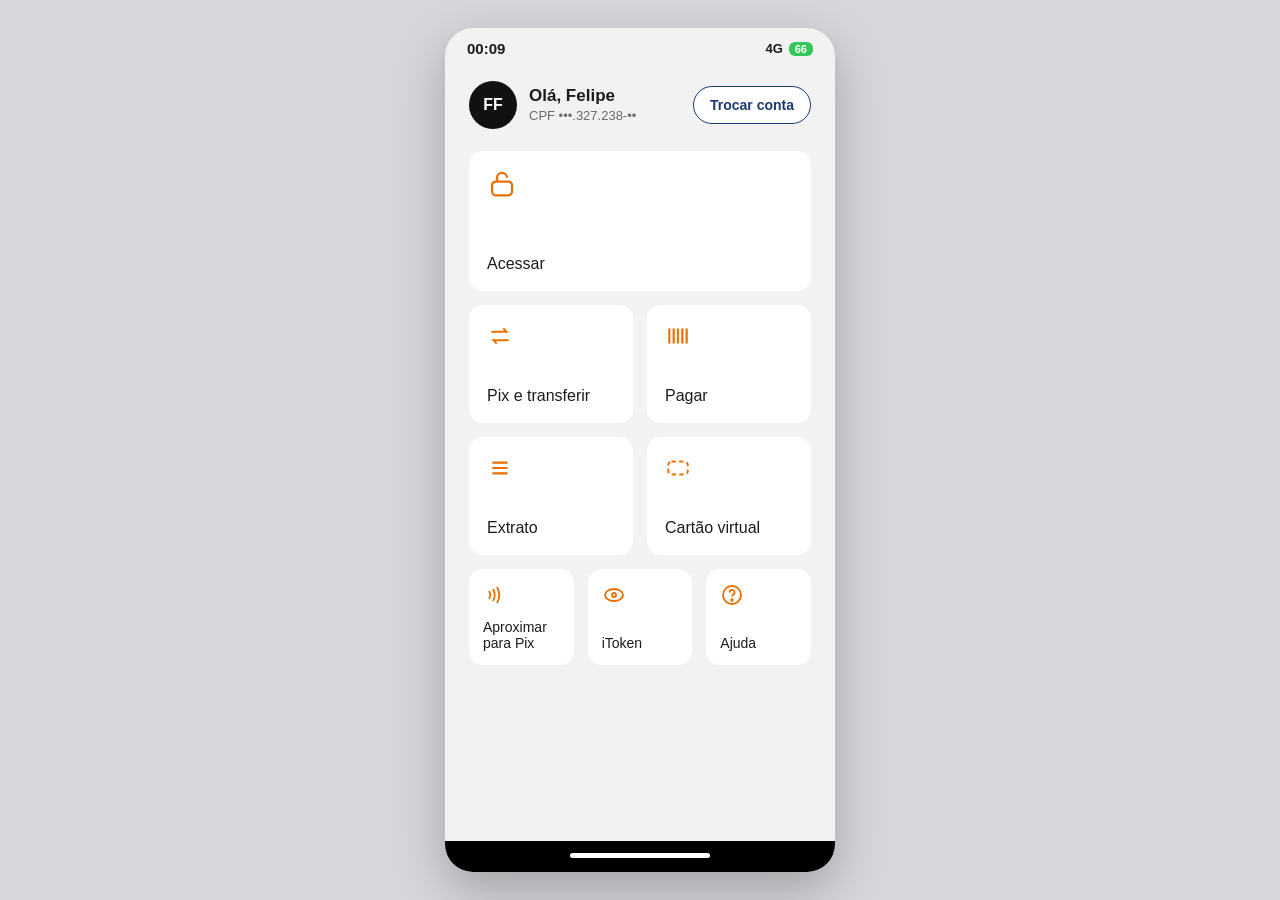
==== MVP/acessar.html @ f3bcbc8b "Adição das Demais Páginas" ====
<!DOCTYPE html>
<html lang="pt-BR">
<head>
<meta charset="utf-8" />
<meta name="viewport" content="width=device-width, initial-scale=1, viewport-fit=cover" />
<title>itaú · Acessar</title>
<link rel="stylesheet" href="styles.css" />
</head>
<body>
<div class="phone fundo-cinza">
  <div class="status">
    <span data-relogio>14:46</span>
    <span class="direita">4G <span class="bateria">66</span></span>
  </div>

  <div class="conteudo fundo-cinza">
    <div class="perfil-topo">
      <div class="avatar" data-ir="perfil.html">FF</div>
      <div class="nomes">
        <strong>Olá, Felipe</strong>
        <span>CPF •••.327.238-••</span>
      </div>
      <button class="botao-contorno" onclick="alert('Troca de conta indisponível no protótipo.')">Trocar conta</button>
    </div>

    <div class="blocos">
      <button class="bloco largo" data-ir="home.html">
        <span class="icone-laranja"><svg width="30" height="30" viewBox="0 0 24 24" fill="none" stroke="currentColor" stroke-width="1.8"><rect x="4" y="10" width="16" height="11" rx="3"/><path d="M8 10V7a4 4 0 0 1 8 0"/></svg></span>
        <span>Acessar</span>
      </button>

      <button class="bloco" data-ir="pix.html">
        <span class="icone-laranja"><svg width="26" height="26" viewBox="0 0 24 24" fill="none" stroke="currentColor" stroke-width="1.8"><path d="M4 8h14l-3-3M20 16H6l3 3"/></svg></span>
        <span>Pix e transferir</span>
      </button>
      <button class="bloco" onclick="alert('Pagar indisponível no protótipo.')">
        <span class="icone-laranja"><svg width="26" height="26" viewBox="0 0 24 24" fill="none" stroke="currentColor" stroke-width="2"><path d="M4 5v14M8 5v14M12 5v14M16 5v14M20 5v14"/></svg></span>
        <span>Pagar</span>
      </button>
      <button class="bloco" onclick="alert('Extrato indisponível no protótipo.')">
        <span class="icone-laranja"><svg width="26" height="26" viewBox="0 0 24 24" fill="none" stroke="currentColor" stroke-width="2"><path d="M5 7h14M5 12h14M5 17h14"/></svg></span>
        <span>Extrato</span>
      </button>
      <button class="bloco" onclick="alert('Cartão virtual indisponível no protótipo.')">
        <span class="icone-laranja"><svg width="26" height="26" viewBox="0 0 24 24" fill="none" stroke="currentColor" stroke-width="1.8" stroke-dasharray="4 3"><rect x="3" y="6" width="18" height="12" rx="3"/></svg></span>
        <span>Cartão virtual</span>
      </button>
    </div>

    <div class="blocos tres">
      <button class="bloco" onclick="alert('Aproximar para Pix indisponível no protótipo.')">
        <span class="icone-laranja"><svg width="24" height="24" viewBox="0 0 24 24" fill="none" stroke="currentColor" stroke-width="1.8"><path d="M6 8a8 8 0 0 1 0 8M10 6a12 12 0 0 1 0 12M14 4a16 16 0 0 1 0 16"/></svg></span>
        <span>Aproximar para Pix</span>
      </button>
      <button class="bloco" onclick="alert('iToken indisponível no protótipo.')">
        <span class="icone-laranja"><svg width="24" height="24" viewBox="0 0 24 24" fill="none" stroke="currentColor" stroke-width="1.8"><ellipse cx="12" cy="12" rx="9" ry="6"/><circle cx="12" cy="12" r="2"/></svg></span>
        <span>iToken</span>
      </button>
      <button class="bloco" onclick="alert('Ajuda indisponível no protótipo.')">
        <span class="icone-laranja"><svg width="24" height="24" viewBox="0 0 24 24" fill="none" stroke="currentColor" stroke-width="1.8"><circle cx="12" cy="12" r="9"/><path d="M9.5 9.5a2.5 2.5 0 1 1 3.4 2.3c-.6.3-.9.8-.9 1.5v.2"/><circle cx="12" cy="17" r=".8" fill="currentColor"/></svg></span>
        <span>Ajuda</span>
      </button>
    </div>
  </div>

  <div class="barra-nav"><span class="traço"></span></div>
</div>

<script src="app.js"></script>
</body>
</html>
---- MVP/styles.css ----
:root {
  --laranja: #ec7000;
  --laranja-escuro: #d96500;
  --azul: #1c3a6e;
  --texto: #1c1c1c;
  --cinza: #6b6b6b;
  --cinza-claro: #e6e6e6;
  --cinza-fundo: #f2f2f2;
}

* { box-sizing: border-box; -webkit-tap-highlight-color: transparent; }

html, body {
  margin: 0;
  padding: 0;
  height: 100%;
  font-family: "Inter", -apple-system, BlinkMacSystemFont, "Segoe UI", Roboto, Helvetica, Arial, sans-serif;
  color: var(--texto);
  background: #d5d7da;
}

body {
  display: flex;
  align-items: center;
  justify-content: center;
}

.phone {
  position: relative;
  width: 390px;
  height: 844px;
  max-height: 100vh;
  background: #fff;
  overflow: hidden;
  display: flex;
  flex-direction: column;
  border-radius: 28px;
  box-shadow: 0 18px 50px rgba(0, 0, 0, 0.25);
}

@media (max-width: 430px) {
  body { background: #fff; }
  .phone { width: 100%; height: 100dvh; border-radius: 0; box-shadow: none; }
}

/* status bar */
.status {
  display: flex;
  align-items: center;
  justify-content: space-between;
  padding: 12px 22px 2px;
  font-size: 15px;
  font-weight: 600;
  flex: 0 0 auto;
}
.status .direita { display: flex; align-items: center; gap: 6px; font-size: 13px; }
.bateria {
  background: #34c759;
  color: #fff;
  border-radius: 6px;
  padding: 1px 6px;
  font-size: 11px;
  font-weight: 700;
}

.conteudo {
  flex: 1 1 auto;
  overflow-y: auto;
  padding: 8px 24px 24px;
  display: flex;
  flex-direction: column;
}

.topo {
  display: flex;
  align-items: center;
  justify-content: space-between;
  padding: 6px 0 18px;
}

.voltar {
  border: none;
  background: none;
  padding: 0;
  font-size: 26px;
  line-height: 1;
  color: var(--texto);
  cursor: pointer;
}

.olho { border: none; background: none; cursor: pointer; font-size: 20px; color: var(--texto); }

h1 {
  font-size: 26px;
  line-height: 1.25;
  font-weight: 700;
  margin: 0 0 28px;
  letter-spacing: -0.3px;
}

.rotulo { font-size: 15px; color: var(--cinza); margin-bottom: 4px; }

.campo {
  width: 100%;
  border: 1px solid var(--cinza-claro);
  background: var(--cinza-fundo);
  border-radius: 10px;
  padding: 16px;
  font-size: 16px;
  font-family: inherit;
  outline: none;
}
.campo:focus { border-color: var(--laranja); background: #fff; }

.lista-item {
  display: flex;
  align-items: center;
  gap: 16px;
  padding: 18px 0;
  background: none;
  border: none;
  border-bottom: 1px solid var(--cinza-claro);
  width: 100%;
  text-align: left;
  font-family: inherit;
  font-size: 16px;
  color: var(--texto);
  cursor: pointer;
}
.lista-item:first-of-type { border-top: 1px solid var(--cinza-claro); }
.lista-item .icone {
  width: 40px; height: 40px; border-radius: 50%;
  background: var(--cinza-fundo);
  display: flex; align-items: center; justify-content: center;
  font-size: 18px; flex: 0 0 auto;
}
.lista-item .icone.itau { background: #14315c; color: #fff; font-size: 12px; font-weight: 700; }
.lista-item .texto { flex: 1 1 auto; }
.lista-item .texto strong { display: block; font-weight: 600; font-size: 16px; }
.lista-item .texto span { display: block; font-size: 14px; color: var(--cinza); margin-top: 2px; }
.lista-item .seta { color: var(--cinza); font-size: 18px; }

.dado { padding: 16px 0; border-bottom: 1px solid var(--cinza-claro); }
.dado dt { font-size: 15px; font-weight: 700; margin: 0 0 4px; }
.dado dd { margin: 0; font-size: 16px; color: #333; }

.linha-toggle {
  display: flex; align-items: center; justify-content: space-between;
  padding: 20px 0;
}

.switch { position: relative; width: 52px; height: 30px; flex: 0 0 auto; }
.switch input { opacity: 0; width: 0; height: 0; }
.switch .trilho {
  position: absolute; inset: 0; background: var(--cinza-claro);
  border-radius: 999px; transition: background .2s; cursor: pointer;
}
.switch .trilho::after {
  content: ""; position: absolute; top: 3px; left: 3px;
  width: 24px; height: 24px; border-radius: 50%; background: #1c1c1c;
  transition: transform .2s;
}
.switch input:checked + .trilho { background: #ffd3ab; }
.switch input:checked + .trilho::after { transform: translateX(22px); background: var(--laranja); }

.espaco { flex: 1 1 auto; }

.botao {
  width: 100%;
  border: none;
  border-radius: 999px;
  background: var(--laranja);
  color: #fff;
  font-size: 17px;
  font-weight: 700;
  font-family: inherit;
  padding: 18px 24px;
  display: flex;
  align-items: center;
  justify-content: center;
  gap: 8px;
  cursor: pointer;
}
.botao:active { background: var(--laranja-escuro); }
.botao .seta { position: absolute; right: 28px; }
.botao-wrap { position: relative; display: flex; }
.botao:disabled, .botao.desabilitado {
  background: var(--cinza-claro);
  color: #9a9a9a;
  cursor: not-allowed;
}
.botao.secundario {
  background: #fff;
  color: var(--azul);
  border: 1.5px solid var(--azul);
}

.valor-campo {
  display: flex; align-items: baseline; gap: 8px;
  border-bottom: 2px solid var(--laranja);
  padding-bottom: 10px;
}
.valor-campo .moeda { font-size: 22px; }
.valor-campo .numero { font-size: 26px; font-weight: 500; }

.saldo { display: flex; align-items: center; justify-content: space-between; margin-top: 16px; font-size: 15px; }

.pontos { display: flex; align-items: center; justify-content: center; gap: 18px; margin: 42px 0; }
.ponto { width: 16px; height: 16px; border-radius: 50%; border: 1.5px solid #9a9a9a; }
.ponto.cheio { background: var(--laranja); border-color: var(--laranja); }

.link {
  display: block; text-align: center; color: var(--azul);
  font-weight: 600; text-decoration: underline; margin: 12px 0 28px;
  background: none; border: none; font-family: inherit; font-size: 16px; cursor: pointer; width: 100%;
}

.teclado {
  display: grid; grid-template-columns: repeat(3, 1fr);
  gap: 8px; background: #d1d3d9; padding: 8px 6px 20px;
  flex: 0 0 auto;
}
.tecla {
  background: #fff; border: none; border-radius: 6px;
  padding: 10px 0 6px; font-size: 24px; font-family: inherit;
  cursor: pointer; box-shadow: 0 1px 0 rgba(0,0,0,.3);
}
.tecla small { display: block; font-size: 10px; letter-spacing: 2px; color: #333; }
.tecla.vazia { background: transparent; box-shadow: none; cursor: default; }
.tecla:active { background: #e3e3e3; }

.cards { display: flex; gap: 12px; margin-bottom: 28px; }
.card {
  flex: 1 1 0; background: var(--cinza-fundo); border: none; border-radius: 12px;
  padding: 16px 12px; text-align: left; font-family: inherit; cursor: pointer;
  display: flex; flex-direction: column; gap: 10px; min-height: 108px;
}
.card .simbolo { font-size: 20px; color: var(--laranja); }
.card .titulo { font-size: 14px; color: var(--cinza); }
.card .valor { font-size: 15px; font-weight: 700; }

.resumo { display: flex; align-items: center; justify-content: space-between; padding: 18px 0; border-bottom: 1px solid var(--cinza-claro); }
.resumo .chave { font-size: 15px; color: var(--cinza); }
.resumo .conteudo-valor { font-size: 16px; font-weight: 600; display: flex; align-items: center; gap: 8px; }

/* bottom sheet */
.overlay {
  position: absolute; inset: 0; background: rgba(0, 0, 0, 0.45);
  display: none; align-items: flex-end; z-index: 10;
}
.overlay.aberto { display: flex; }
.sheet {
  background: #fff; width: 100%; border-radius: 18px 18px 0 0;
  padding: 26px 24px 32px; animation: sobe .25s ease-out;
}
@keyframes sobe { from { transform: translateY(100%); } to { transform: translateY(0); } }
.sheet-topo { display: flex; align-items: flex-start; justify-content: space-between; }
.sheet h2 { font-size: 20px; margin: 0 0 16px; }
.sheet p { font-size: 16px; line-height: 1.5; margin: 0 0 26px; }
.sheet .fechar { border: none; background: none; font-size: 22px; cursor: pointer; line-height: 1; }
.sheet .botao + .botao { margin-top: 12px; }

.barra-nav {
  flex: 0 0 auto; background: #000; display: flex; align-items: center;
  justify-content: center; padding: 12px 0 14px;
}
.barra-nav .traço { width: 140px; height: 5px; border-radius: 3px; background: #fff; }

.sucesso { text-align: center; padding-top: 24px; }
.sucesso .circulo {
  width: 78px; height: 78px; border-radius: 50%; background: var(--laranja);
  color: #fff; font-size: 38px; display: flex; align-items: center; justify-content: center;
  margin: 0 auto 22px;
}
.sucesso h1 { margin-bottom: 8px; }
.sucesso .subtitulo { color: var(--cinza); font-size: 15px; margin-bottom: 26px; }

/* ---------- loading ---------- */
.carregando {
  position: absolute; inset: 0; background: rgba(255, 255, 255, 0.85);
  display: flex; align-items: center; justify-content: center;
  opacity: 0; transition: opacity .15s ease-in; z-index: 40; pointer-events: none;
}
.carregando.visivel { opacity: 1; pointer-events: all; }
.giro {
  width: 54px; height: 54px; border-radius: 50%;
  border: 5px solid #ffe7d3; border-top-color: var(--laranja);
  animation: girar .8s linear infinite;
}
@keyframes girar { to { transform: rotate(360deg); } }

/* ---------- splash ---------- */
.phone.splash { background: #4a1d02; }
.splash .conteudo { align-items: center; justify-content: center; }
.splash .status { color: #fff; }
.marca {
  width: 92px; height: 92px; border-radius: 22px; background: #0a1f45;
  display: flex; align-items: center; justify-content: center;
  color: #6c7a94; font-size: 26px; font-weight: 700; letter-spacing: -1px;
}

/* ---------- acessar ---------- */
.fundo-cinza { background: #f2f2f2; }
.perfil-topo { display: flex; align-items: center; gap: 12px; padding: 14px 0 22px; }
.avatar {
  width: 48px; height: 48px; border-radius: 50%; background: #111;
  color: #fff; display: flex; align-items: center; justify-content: center;
  font-weight: 700; flex: 0 0 auto; cursor: pointer;
}
.avatar.pequeno { width: 38px; height: 38px; font-size: 13px; background: #fff; color: #333; }
.perfil-topo .nomes { flex: 1 1 auto; }
.perfil-topo .nomes strong { display: block; font-size: 17px; }
.perfil-topo .nomes span { font-size: 13px; color: var(--cinza); }
.botao-contorno {
  border: 1.5px solid var(--azul); color: var(--azul); background: #fff;
  border-radius: 999px; padding: 10px 16px; font-family: inherit; font-weight: 700;
  font-size: 14px; cursor: pointer;
}

.blocos { display: grid; grid-template-columns: 1fr 1fr; gap: 14px; }
.bloco {
  background: #fff; border: none; border-radius: 14px; padding: 18px;
  min-height: 118px; display: flex; flex-direction: column; justify-content: space-between;
  font-family: inherit; font-size: 16px; text-align: left; cursor: pointer; color: var(--texto);
}
.bloco.largo { grid-column: 1 / -1; min-height: 140px; }
.bloco .icone-laranja { color: var(--laranja); }
.blocos.tres { grid-template-columns: repeat(3, 1fr); margin-top: 14px; }
.blocos.tres .bloco { min-height: 96px; font-size: 14px; padding: 14px; }

/* ---------- home ---------- */
.cabecalho-laranja {
  background: var(--laranja); color: #fff; display: flex; align-items: center;
  gap: 12px; padding: 6px 18px 18px;
}
.cabecalho-laranja .nivel {
  background: rgba(255,255,255,.2); border-radius: 999px; padding: 6px 12px;
  font-size: 13px; font-weight: 600; display: flex; align-items: center; gap: 6px;
}
.cabecalho-laranja .acoes { margin-left: auto; display: flex; gap: 16px; }
.cabecalho-laranja button { background: none; border: none; color: #fff; cursor: pointer; padding: 0; }

.painel {
  background: #f2f2f2; border-radius: 16px 16px 0 0; margin-top: -10px;
  padding: 18px; flex: 1 1 auto; overflow-y: auto;
}
.painel h2 { font-size: 20px; margin: 0 0 16px; display: flex; justify-content: space-between; align-items: center; }

.atalhos { display: flex; gap: 12px; overflow-x: auto; padding-bottom: 6px; }
.atalho {
  background: #fff; border: none; border-radius: 14px; min-width: 88px; height: 92px;
  display: flex; flex-direction: column; align-items: center; justify-content: center; gap: 10px;
  font-family: inherit; font-size: 12px; cursor: pointer; color: var(--texto); padding: 8px;
  text-align: center;
}

.cartao {
  background: #fff; border-radius: 14px; padding: 18px; margin-top: 16px;
}
.cartao .linha { display: flex; align-items: center; justify-content: space-between; }
.cartao .rotulo-pequeno { font-size: 14px; color: var(--cinza); margin-top: 14px; }
.cartao .saldo-valor { font-size: 24px; font-weight: 600; }
.cartao hr { border: none; border-top: 1px solid var(--cinza-claro); margin: 16px 0; }

.tab-bar {
  flex: 0 0 auto; background: #fff; border-top: 1px solid var(--cinza-claro);
  display: flex; align-items: stretch;
}
.tab-bar button {
  flex: 1 1 0; background: none; border: none; font-family: inherit; font-size: 11px;
  color: #333; display: flex; flex-direction: column; align-items: center; gap: 6px;
  padding: 10px 0; cursor: pointer;
}
.tab-bar button.ativo { background: #14315c; color: #fff; }

/* ---------- perfil / segurança ---------- */
.secao-titulo { font-size: 21px; font-weight: 700; margin: 26px 0 14px; }
.caixa { background: var(--cinza-fundo); border-radius: 14px; padding: 20px; }
.caixa.contorno { background: #fff; border: 1px solid var(--cinza-claro); }
.progresso { display: flex; align-items: center; gap: 18px; }
.anel { position: relative; width: 74px; height: 74px; flex: 0 0 auto; }
.anel span {
  position: absolute; inset: 0; display: flex; align-items: center; justify-content: center;
  font-size: 15px; font-weight: 600;
}

.linha-item {
  display: flex; align-items: center; gap: 14px; padding: 16px 0;
  border-bottom: 1px solid var(--cinza-claro); width: 100%;
  background: none; border-left: none; border-right: none; border-top: none;
  font-family: inherit; text-align: left; cursor: pointer; color: var(--texto); font-size: 16px;
}
.linha-item:last-child { border-bottom: none; }
.linha-item .seta { color: var(--cinza); font-size: 18px; }
.linha-item svg { flex: 0 0 auto; }
.conteudo-item { flex: 1 1 auto; }
.conteudo-item strong { display: block; font-weight: 600; }
.conteudo-item > span { display: block; font-size: 14px; color: var(--cinza); margin-top: 2px; }
.marca-ok { width: 22px; height: 22px; border-radius: 50%; background: #0a7b3e; color: #fff; display: flex; align-items: center; justify-content: center; font-size: 13px; flex: 0 0 auto; }
.marca-erro { width: 22px; height: 22px; border-radius: 50%; background: #d62222; color: #fff; display: flex; align-items: center; justify-content: center; font-size: 13px; flex: 0 0 auto; }

.notas { display: flex; justify-content: space-between; margin: 20px 0 8px; }
.nota {
  background: none; border: none; font-family: inherit; font-size: 12px; cursor: pointer;
  display: flex; flex-direction: column; align-items: center; gap: 6px; width: 62px; color: var(--texto);
}
.nota .rosto { font-size: 26px; line-height: 1; display: block; transition: transform .15s ease; }
.nota.escolhida { font-weight: 700; }
.nota.escolhida .rosto { transform: scale(1.18); }

.comentario { width: 100%; border: none; border-bottom: 1px solid var(--cinza-claro); padding: 14px 0; font-family: inherit; font-size: 15px; outline: none; }
.contador { text-align: right; font-size: 13px; color: var(--cinza); margin-top: 6px; }

.rodape { font-size: 13px; color: #555; line-height: 1.5; margin: 26px 0; }

.barra-fixa {
  flex: 0 0 auto; border-top: 1px solid var(--cinza-claro); padding: 14px 24px;
  background: #fff;
}
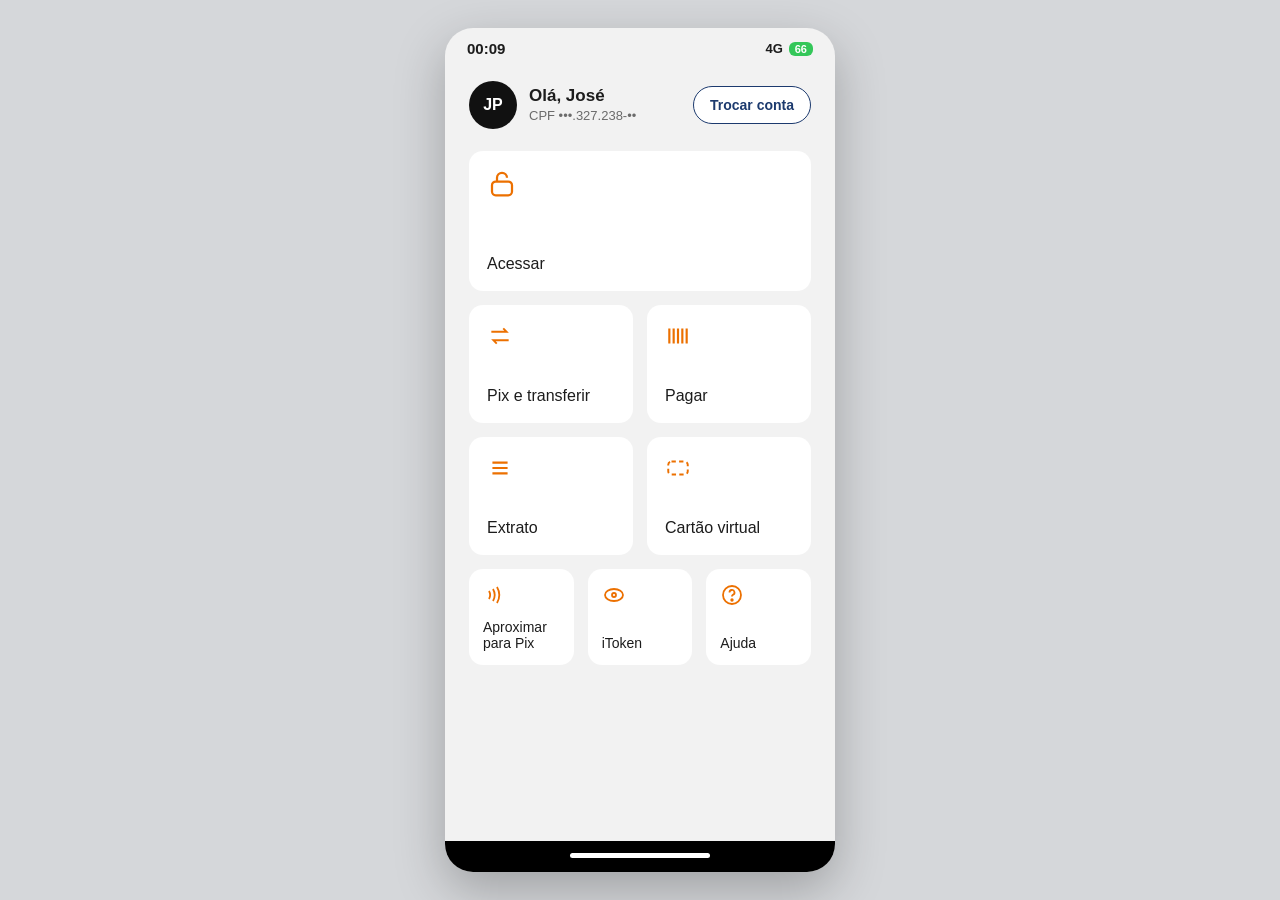
==== commit cce2d594: "Modo Demo com Perguntas e Feedback Mockados - TRIAGEM_MODO_DEMO=1: 3 perguntas fixas (dados/pergunta" ====
--- a/MVP/acessar.html
+++ b/MVP/acessar.html
@@ -15,9 +15,9 @@
 
   <div class="conteudo fundo-cinza">
     <div class="perfil-topo">
-      <div class="avatar" data-ir="perfil.html">FF</div>
+      <div class="avatar" data-ir="perfil.html">JP</div>
       <div class="nomes">
-        <strong>Olá, Felipe</strong>
+        <strong>Olá, José</strong>
         <span>CPF •••.327.238-••</span>
       </div>
       <button class="botao-contorno" onclick="alert('Troca de conta indisponível no protótipo.')">Trocar conta</button>
--- a/MVP/styles.css
+++ b/MVP/styles.css
@@ -417,3 +417,116 @@
   flex: 0 0 auto; border-top: 1px solid var(--cinza-claro); padding: 14px 24px;
   background: #fff;
 }
+
+/* ---------- chatbot espera.ai ---------- */
+.chat-topo {
+  display: flex; align-items: center; justify-content: space-between;
+  padding: 10px 22px 6px; flex: 0 0 auto;
+}
+.ia-marca { display: flex; align-items: center; gap: 6px; font-size: 17px; color: var(--laranja); }
+.ia-marca strong { color: var(--laranja); font-weight: 700; }
+.chat-acoes { display: flex; align-items: center; gap: 8px; }
+.chat-topo .fechar {
+  border: none; background: var(--cinza-fundo); border-radius: 50%; width: 32px; height: 32px;
+  font-size: 15px; cursor: pointer; color: #333;
+}
+
+.conteudo.chat { padding: 10px 22px 8px; gap: 18px; }
+
+.msg-bot { max-width: 100%; }
+.msg-bot .faisca { display: block; margin-bottom: 8px; }
+.msg-bot > strong { display: block; font-size: 17px; margin-bottom: 6px; }
+.msg-bot p { margin: 0; font-size: 15px; line-height: 1.55; color: #444; }
+.msg-bot.digitando { display: flex; gap: 6px; align-items: center; padding: 6px 0; }
+.msg-bot.digitando .ponto {
+  width: 8px; height: 8px; border-radius: 50%; background: #d9a06a;
+  animation: pulsar 1s infinite ease-in-out;
+}
+.msg-bot.digitando .ponto:nth-child(2) { animation-delay: .15s; }
+.msg-bot.digitando .ponto:nth-child(3) { animation-delay: .3s; }
+@keyframes pulsar { 0%, 100% { opacity: .3; } 50% { opacity: 1; } }
+
+.msg-usuario { display: flex; flex-direction: column; align-items: flex-end; gap: 4px; }
+.msg-usuario .bolha {
+  background: var(--cinza-fundo); border: 1px solid #e3e3e3; border-radius: 16px;
+  padding: 12px 16px; font-size: 15px; max-width: 80%;
+}
+.msg-usuario .hora { font-size: 12px; color: var(--cinza); }
+.msg-usuario .checks { color: #34a4e0; }
+
+.chat-opcoes { flex: 0 0 auto; display: flex; flex-direction: column; gap: 8px; padding: 4px 22px 10px; }
+.chip {
+  border: 1px solid var(--laranja); background: #fff; color: var(--laranja);
+  border-radius: 24px; padding: 12px 18px; font-family: inherit; font-size: 15px;
+  cursor: pointer; text-align: center;
+}
+.chip:active { background: #fff3e7; }
+.chip.destaque { background: var(--laranja); color: #fff; }
+
+/* base do chat: opções e aviso, com degradê laranja → branco subindo do rodapé */
+.chat-base {
+  flex: 0 0 auto; display: flex; flex-direction: column;
+  padding-top: 18px;
+  background: linear-gradient(to top, #ffc79a 0%, #ffe6d2 38%, rgba(255, 255, 255, 0) 100%);
+}
+.chat-rodape { flex: 0 0 auto; padding: 4px 22px 10px; }
+.chat-aviso { font-size: 11px; color: var(--cinza); text-align: center; margin: 8px 0 0; }
+
+/* botão de som (alerta e avaliação) */
+.som {
+  display: inline-flex; align-items: center; justify-content: center;
+  width: 32px; height: 32px; border-radius: 50%; border: none; cursor: pointer;
+  background: var(--cinza-fundo); color: #555; padding: 0;
+}
+.som.ativo { background: var(--laranja); color: #fff; }
+
+/* ---------- página de alerta (alerta.html) ---------- */
+.conteudo.alerta { padding: 4px 24px 20px; }
+.conteudo.alerta .botao { padding: 16px 24px; }
+.alerta-topo { display: flex; align-items: center; justify-content: space-between; padding: 4px 0 6px; }
+.alerta-topo .fechar {
+  border: none; background: none; font-size: 22px; line-height: 1; cursor: pointer; color: var(--texto); padding: 4px;
+}
+.info-icone {
+  display: inline-flex; align-items: center; justify-content: center;
+  width: 48px; height: 48px; border-radius: 50%; background: var(--cinza-fundo); color: #7a7a7a;
+  margin-bottom: 14px;
+}
+.conteudo.alerta h1 { font-size: 24px; margin-bottom: 10px; }
+.alerta-sub { font-size: 15px; line-height: 1.5; color: #444; margin: 0 0 18px; }
+.atente { background: var(--cinza-fundo); border-radius: 14px; padding: 14px; }
+.atente strong { display: block; font-size: 14px; margin-bottom: 10px; }
+.atente ul { list-style: none; margin: 0; padding: 0; display: flex; flex-direction: column; gap: 8px; }
+.atente li {
+  display: flex; align-items: flex-start; gap: 10px;
+  background: #fff; border-radius: 10px; padding: 10px 12px; font-size: 14px; line-height: 1.45; color: #444;
+}
+.atente li svg { flex: 0 0 auto; color: #8a8a8a; margin-top: 2px; }
+.alerta-nota { font-size: 13px; line-height: 1.5; color: var(--cinza); margin: 14px 0 16px; }
+.ia-marca-inline { display: inline-flex; align-items: center; gap: 3px; color: var(--laranja); font-weight: 600; vertical-align: -1px; }
+
+/* ---------- triagem (avaliação com a API) ---------- */
+.chat-opcoes { max-height: 360px; overflow-y: auto; }
+.chip:disabled { opacity: .5; cursor: default; }
+.msg-bot .progresso { display: block; font-size: 12px; font-weight: 600; color: var(--laranja); letter-spacing: .02em; margin-bottom: 4px; }
+.msg-bot .didatica {
+  background: #fff6ee; border-left: 3px solid var(--laranja); border-radius: 8px;
+  padding: 10px 12px; margin-bottom: 10px !important; font-size: 14px !important;
+}
+.msg-bot .pergunta { font-weight: 600; color: var(--texto) !important; }
+.msg-bot p + p { margin-top: 8px; }
+.msg-bot.seguranca > strong { color: #d62222; }
+a.chip { text-decoration: none; display: block; }
+
+/* ---------- texto final em tópicos (modo demo) ---------- */
+.topicos { list-style: none; margin: 4px 0 0; padding: 0; display: flex; flex-direction: column; gap: 10px; }
+.topico { display: flex; align-items: flex-start; gap: 10px; font-size: 15px; line-height: 1.5; color: #444; }
+.topico .marcador { flex: 0 0 auto; width: 10px; height: 10px; border-radius: 50%; margin-top: 7px; }
+.topico.alerta .marcador { background: #d62222; }
+.topico.alerta strong { color: #c01f1f; }
+.topico.atencao .marcador { background: var(--laranja); }
+.topico.atencao strong { color: #b35300; } /* laranja escurecido: contraste ~4,9:1 em texto */
+.topico.ok .marcador { background: #2e9e5b; }
+.topico.ok strong { color: #23804a; }
+/* nome do recebedor na pergunta de conferência: linha própria, em destaque */
+.msg-bot .pergunta strong { display: block; margin-top: 6px; font-size: 17px; color: #b35300; }
